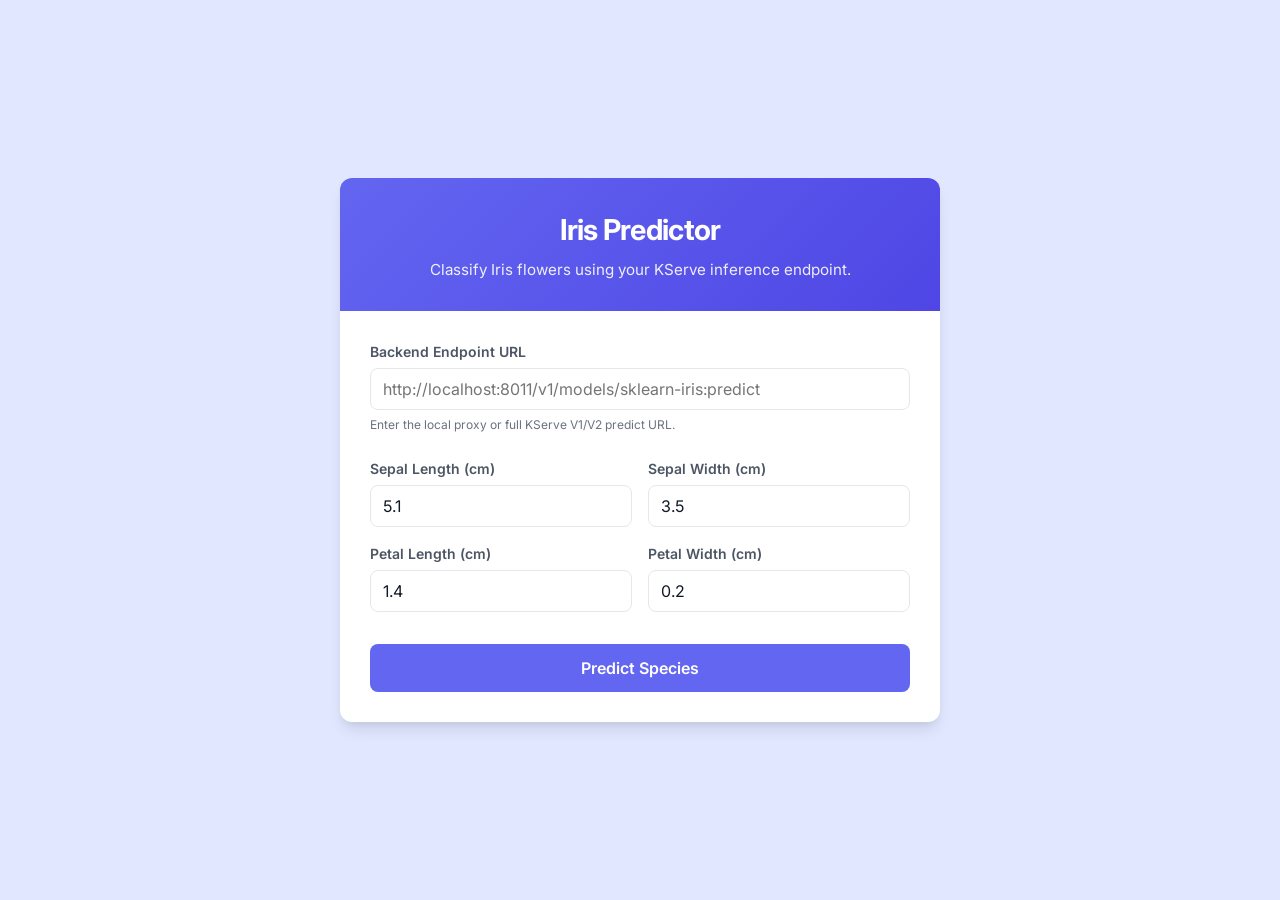
==== frontend-iris/index.html @ 372aef8f "feat: Introduce an end-to-end Kubeflow Iris classification pipeline with Minio and KServe integratio" ====
<!DOCTYPE html>
<html lang="en">

<head>
    <meta charset="UTF-8">
    <meta name="viewport" content="width=device-width, initial-scale=1.0">
    <title>Iris Predictor (KServe)</title>
    <!-- Use Google Fonts for better typography -->
    <link href="https://fonts.googleapis.com/css2?family=Inter:wght@400;500;600;700&display=swap" rel="stylesheet">
    <link rel="stylesheet" href="style.css">
</head>

<body>
    <div class="app-container">
        <!-- Header Section -->
        <header class="header">
            <h1>Iris Predictor</h1>
            <p>Classify Iris flowers using your KServe inference endpoint.</p>
        </header>

        <!-- Main Input Form -->
        <main class="main-content">
            <form id="predictionForm" class="prediction-form">

                <div class="endpoint-section">
                    <label for="apiUrl">Backend Endpoint URL</label>
                    <input type="url" id="apiUrl" placeholder="http://localhost:8011/v1/models/sklearn-iris:predict"
                        required>
                    <small>Enter the local proxy or full KServe V1/V2 predict URL.</small>
                </div>

                <div class="measurements-grid">
                    <div class="input-group">
                        <label for="sepalLength">Sepal Length (cm)</label>
                        <input type="number" id="sepalLength" step="0.1" value="5.1" min="0" max="10" required>
                    </div>
                    <div class="input-group">
                        <label for="sepalWidth">Sepal Width (cm)</label>
                        <input type="number" id="sepalWidth" step="0.1" value="3.5" min="0" max="10" required>
                    </div>
                    <div class="input-group">
                        <label for="petalLength">Petal Length (cm)</label>
                        <input type="number" id="petalLength" step="0.1" value="1.4" min="0" max="10" required>
                    </div>
                    <div class="input-group">
                        <label for="petalWidth">Petal Width (cm)</label>
                        <input type="number" id="petalWidth" step="0.1" value="0.2" min="0" max="10" required>
                    </div>
                </div>

                <button type="submit" id="submitBtn" class="submit-btn">
                    <span>Predict Species</span>
                    <div class="spinner hidden" id="loadingSpinner"></div>
                </button>
            </form>

            <!-- Result Card -->
            <div id="resultCard" class="result-card hidden">
                <div class="result-header">
                    <h2>Prediction Result</h2>
                </div>
                <div class="result-body">
                    <div class="flower-icon" id="flowerIcon">🌸</div>
                    <h3 class="species-name" id="speciesName">Iris Setosa</h3>
                    <p class="confidence" id="confidenceData">Predicted Class Index: <span id="classIndex"></span></p>
                </div>
            </div>

            <!-- Error Banner -->
            <div id="errorBanner" class="error-banner hidden">
                <p id="errorMessage">An error occurred while connecting to the backend.</p>
            </div>
        </main>
    </div>

    <!-- Application Logic -->
    <script src="app.js"></script>
</body>

</html>
---- frontend-iris/style.css ----
/* Base Variables & Theming */
:root {
    /* Colors */
    --bg-color: #f3f4f6;
    --card-bg: #ffffff;
    --text-primary: #111827;
    --text-secondary: #4b5563;
    --accent-color: #6366f1;
    --accent-hover: #4f46e5;
    --error-bg: #fef2f2;
    --error-text: #991b1b;
    --border-color: #e5e7eb;

    /* Theme Overrides (Set dynamically by JS) */
    --theme-flower-light: var(--accent-color);
    --theme-flower-dark: var(--accent-hover);
    --theme-flower-bg: #e0e7ff;

    /* Shadows & Radii */
    --shadow-sm: 0 1px 2px 0 rgba(0, 0, 0, 0.05);
    --shadow-md: 0 4px 6px -1px rgba(0, 0, 0, 0.1), 0 2px 4px -1px rgba(0, 0, 0, 0.06);
    --shadow-lg: 0 10px 15px -3px rgba(0, 0, 0, 0.1), 0 4px 6px -2px rgba(0, 0, 0, 0.05);
    --radius: 12px;
}

/* Base Reset & Typography */
* {
    box-sizing: border-box;
    margin: 0;
    padding: 0;
}

body {
    font-family: 'Inter', -apple-system, BlinkMacSystemFont, "Segoe UI", Roboto, sans-serif;
    background-color: var(--theme-flower-bg);
    color: var(--text-primary);
    line-height: 1.5;
    display: flex;
    justify-content: center;
    align-items: center;
    min-height: 100vh;
    padding: 20px;
    transition: background-color 0.5s ease; /* Smooth transition for theme change */
}


/* Specific Species Themes */
body.theme-setosa {
    --theme-flower-light: #ec4899; /* Pink */
    --theme-flower-dark: #be185d;
    --theme-flower-bg: #fdf2f8;    /* Very light pink bg */
}

body.theme-versicolor {
    --theme-flower-light: #8b5cf6; /* Purple */
    --theme-flower-dark: #6d28d9;
    --theme-flower-bg: #f5f3ff;    /* Very light purple bg */
}

body.theme-virginica {
    --theme-flower-light: #eab308; /* Yellow/Gold */
    --theme-flower-dark: #a16207;
    --theme-flower-bg: #fefce8;    /* Very light yellow bg */
}


/* App Container */
.app-container {
    background-color: var(--card-bg);
    width: 100%;
    max-width: 600px;
    border-radius: var(--radius);
    box-shadow: var(--shadow-lg);
    overflow: hidden;
}

/* Header */
.header {
    background: linear-gradient(135deg, var(--theme-flower-light), var(--theme-flower-dark));
    color: white;
    padding: 30px 20px;
    text-align: center;
    transition: background 0.5s ease;
}

.header h1 {
    font-size: 1.8rem;
    font-weight: 700;
    margin-bottom: 8px;
    letter-spacing: -0.025em;
}

.header p {
    font-size: 0.95rem;
    opacity: 0.9;
}

/* Main Content Area */
.main-content {
    padding: 30px;
}

/* Forms and Inputs */
.prediction-form {
    display: flex;
    flex-direction: column;
    gap: 24px;
}

.endpoint-section {
    display: flex;
    flex-direction: column;
    gap: 6px;
}

.measurements-grid {
    display: grid;
    grid-template-columns: 1fr 1fr;
    gap: 16px;
}

@media (max-width: 480px) {
    .measurements-grid {
        grid-template-columns: 1fr;
    }
}

.input-group {
    display: flex;
    flex-direction: column;
    gap: 6px;
}

label {
    font-size: 0.875rem;
    font-weight: 600;
    color: var(--text-secondary);
}

input[type="url"],
input[type="number"] {
    width: 100%;
    padding: 10px 12px;
    border: 1px solid var(--border-color);
    border-radius: 8px;
    font-family: inherit;
    font-size: 1rem;
    color: var(--text-primary);
    transition: border-color 0.2s, box-shadow 0.2s;
    outline: none;
}

input[type="url"]:focus,
input[type="number"]:focus {
    border-color: var(--theme-flower-light);
    box-shadow: 0 0 0 3px rgba(99, 102, 241, 0.1);
}

small {
    font-size: 0.75rem;
    color: #6b7280;
}

/* Buttons */
.submit-btn {
    background-color: var(--theme-flower-light);
    color: white;
    font-family: inherit;
    font-size: 1rem;
    font-weight: 600;
    padding: 14px;
    border: none;
    border-radius: 8px;
    cursor: pointer;
    transition: all 0.2s ease;
    display: flex;
    justify-content: center;
    align-items: center;
    gap: 10px;
    margin-top: 8px;
}

.submit-btn:hover {
    background-color: var(--theme-flower-dark);
    transform: translateY(-1px);
    box-shadow: var(--shadow-md);
}

.submit-btn:active {
    transform: translateY(0);
}

/* Loading Spinner */
.spinner {
    width: 20px;
    height: 20px;
    border: 3px solid rgba(255,255,255,0.3);
    border-radius: 50%;
    border-top-color: white;
    animation: spin 1s ease-in-out infinite;
}

@keyframes spin {
    to { transform: rotate(360deg); }
}

/* Utility / States */
.hidden {
    display: none !important;
}

/* Result Card */
.result-card {
    margin-top: 30px;
    border: 1px solid var(--border-color);
    border-radius: var(--radius);
    overflow: hidden;
    animation: slideUpFade 0.4s ease-out;
}

@keyframes slideUpFade {
    from {
        opacity: 0;
        transform: translateY(15px);
    }
    to {
        opacity: 1;
        transform: translateY(0);
    }
}

.result-header {
    background-color: #f9fafb;
    padding: 12px 16px;
    border-bottom: 1px solid var(--border-color);
}

.result-header h2 {
    font-size: 1.1rem;
    font-weight: 600;
    color: var(--text-primary);
    margin: 0;
}

.result-body {
    padding: 24px;
    text-align: center;
}

.flower-icon {
    font-size: 4rem;
    line-height: 1;
    margin-bottom: 16px;
    animation: bounce 2s infinite ease-in-out;
}

@keyframes bounce {
    0%, 100% { transform: translateY(0); }
    50% { transform: translateY(-10px); }
}

.species-name {
    font-size: 1.5rem;
    font-weight: 700;
    color: var(--theme-flower-dark); /* Colorizes to match prediction */
    margin-bottom: 4px;
}

.confidence {
    font-size: 0.9rem;
    color: var(--text-secondary);
}

/* Error Banner */
.error-banner {
    margin-top: 20px;
    background-color: var(--error-bg);
    color: var(--error-text);
    padding: 16px;
    border-radius: 8px;
    font-size: 0.9rem;
    border: 1px solid #fecaca;
    animation: slideUpFade 0.3s ease-out;
}
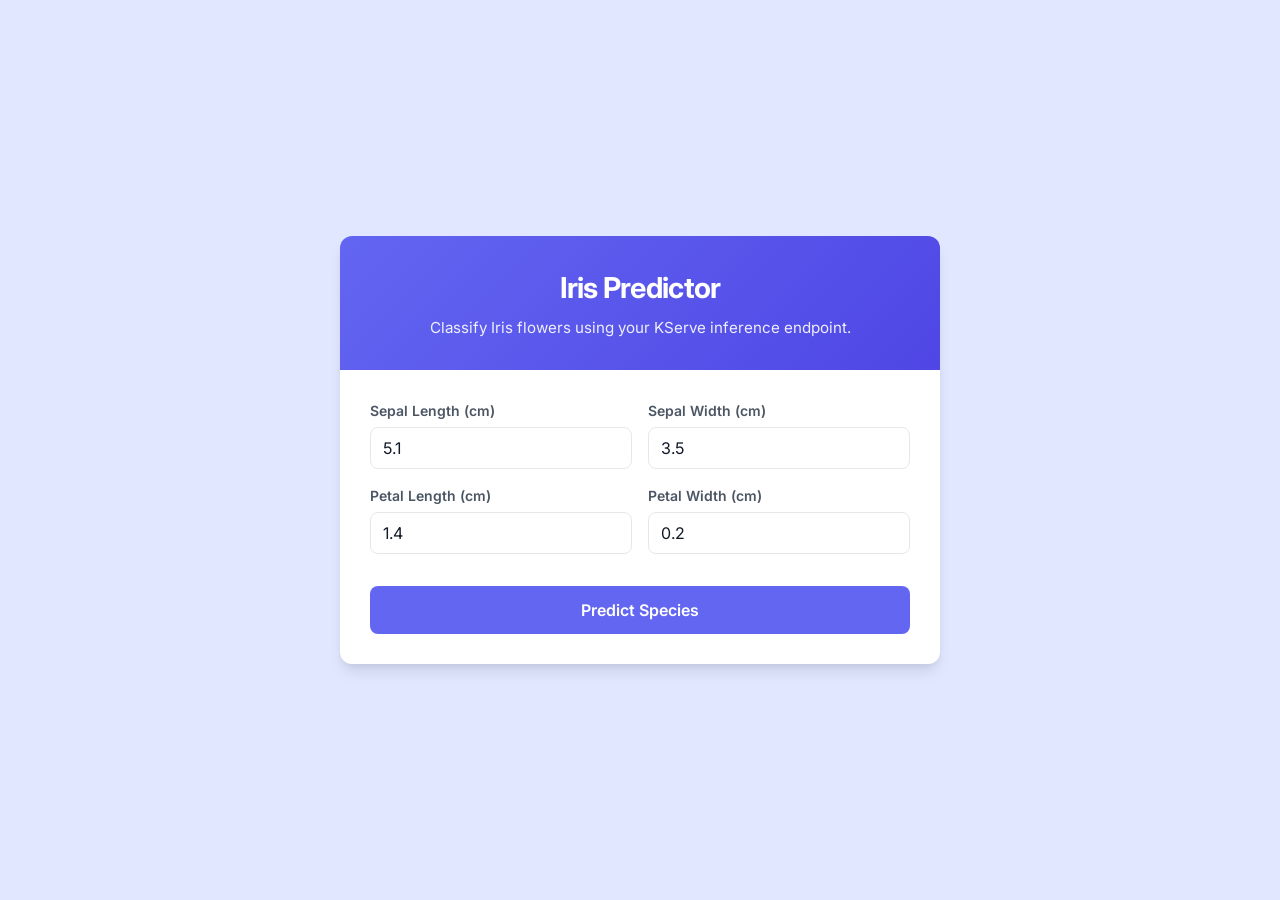
==== commit 663353df: "feat: Implement Kubeflow ML pipeline for AWS EKS with S3 model storage and KServe deployment, updati" ====
--- a/frontend-iris/index.html
+++ b/frontend-iris/index.html
@@ -22,12 +22,7 @@
         <main class="main-content">
             <form id="predictionForm" class="prediction-form">
 
-                <div class="endpoint-section">
-                    <label for="apiUrl">Backend Endpoint URL</label>
-                    <input type="url" id="apiUrl" placeholder="http://localhost:8011/v1/models/sklearn-iris:predict"
-                        required>
-                    <small>Enter the local proxy or full KServe V1/V2 predict URL.</small>
-                </div>
+
 
                 <div class="measurements-grid">
                     <div class="input-group">
